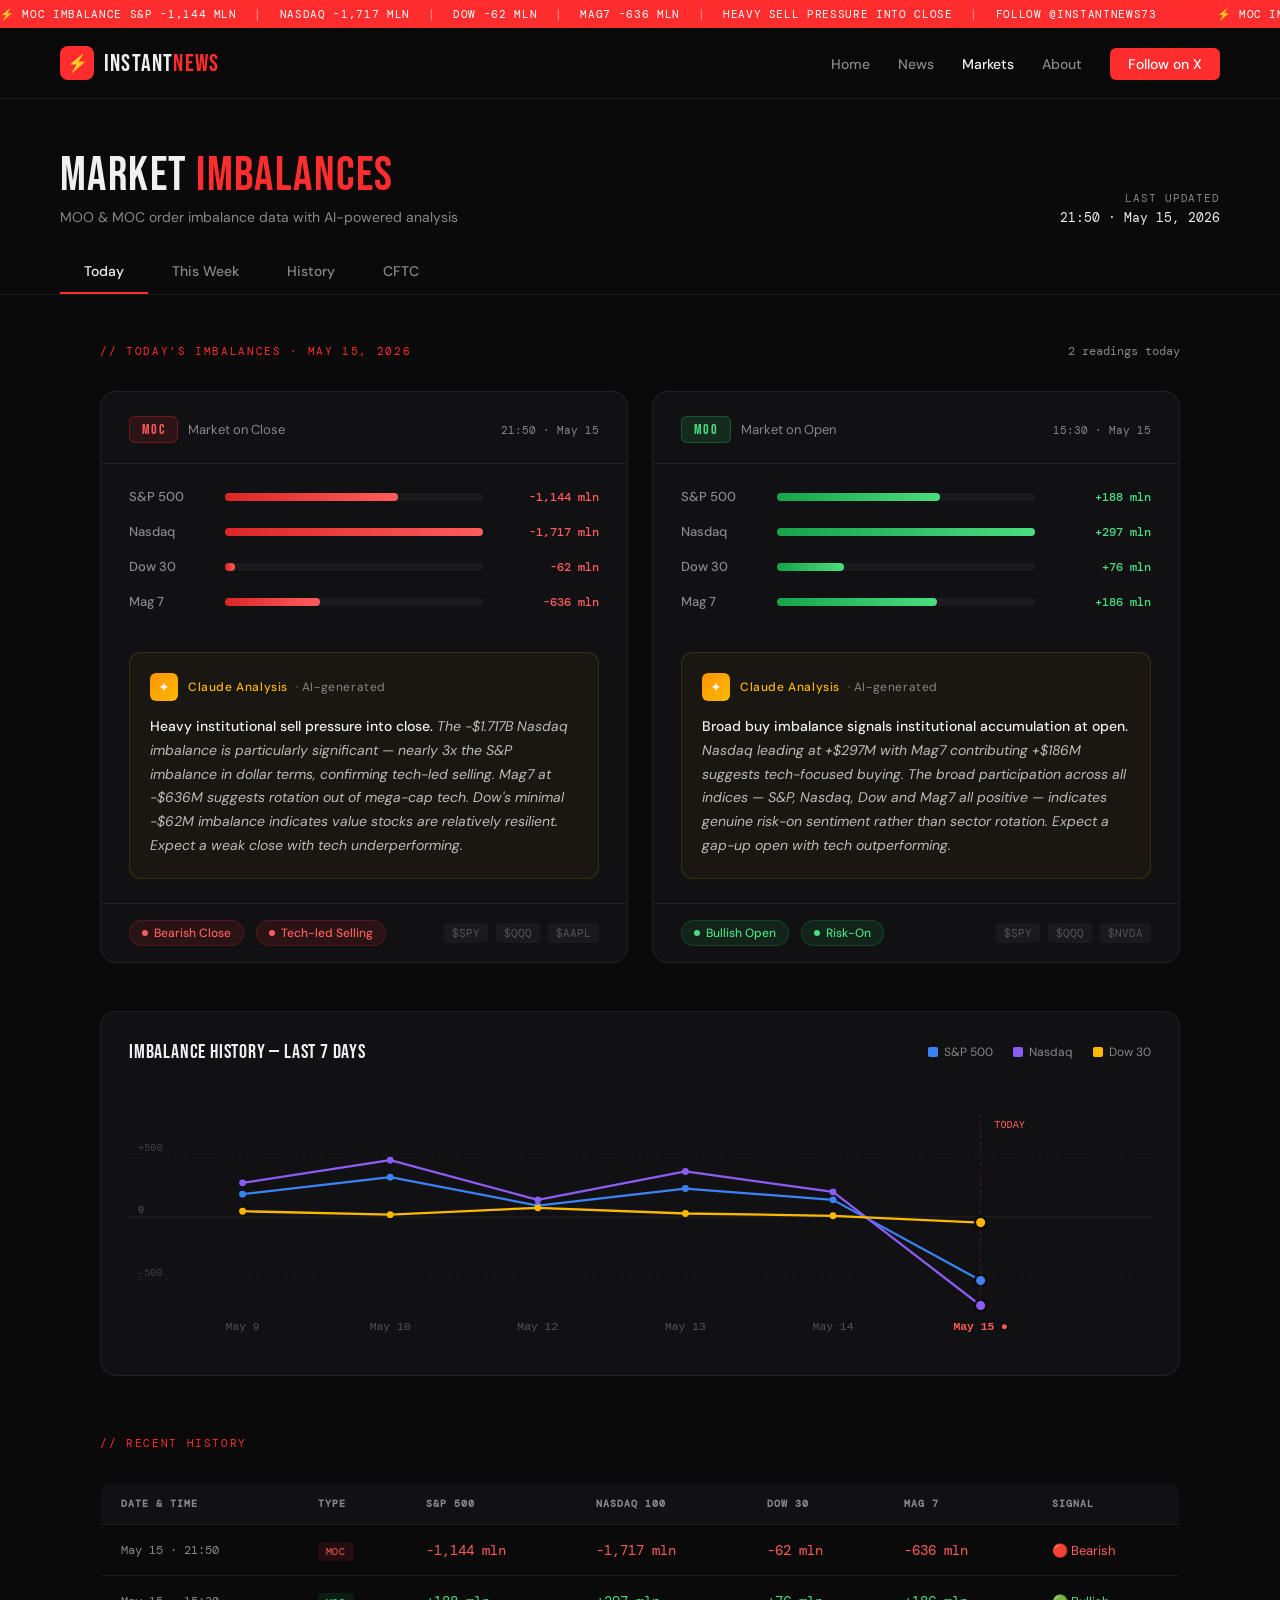
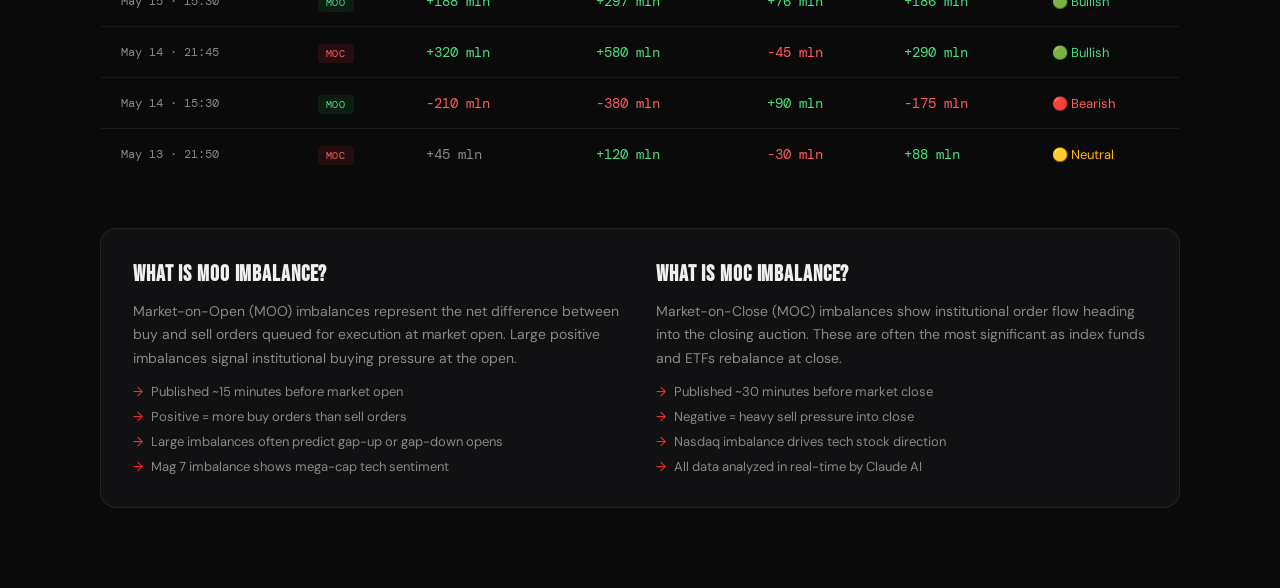
==== moo-moc-demo.html @ f261e96d "Add files via upload" ====
<!DOCTYPE html>
<html lang="en">
<head>
  <meta charset="UTF-8">
  <meta name="viewport" content="width=device-width, initial-scale=1.0">
  <title>InstantNews — Market Imbalance Analysis</title>
  <link rel="preconnect" href="https://fonts.googleapis.com">
  <link href="https://fonts.googleapis.com/css2?family=Bebas+Neue&family=DM+Sans:ital,wght@0,300;0,400;0,500;1,300&family=DM+Mono:wght@400;500&family=Playfair+Display:ital,wght@0,700;1,700&display=swap" rel="stylesheet">
  <style>
    *, *::before, *::after { box-sizing: border-box; margin: 0; padding: 0; }
    :root {
      --bg: #0a0a0b;
      --bg2: #111113;
      --bg3: #1a1a1e;
      --red: #ff2d2d;
      --red2: #ff5c5c;
      --green: #22c55e;
      --green2: #4ade80;
      --amber: #ffb800;
      --white: #f0f0f0;
      --gray: #888;
      --gray2: #555;
      --border: rgba(255,255,255,0.07);
    }
    html { scroll-behavior: smooth; }
    body {
      background: var(--bg);
      color: var(--white);
      font-family: 'DM Sans', sans-serif;
      overflow-x: hidden;
    }

    /* TICKER */
    .ticker-wrap { background: var(--red); padding: 7px 0; overflow: hidden; }
    .ticker-track { display: flex; gap: 60px; animation: ticker 30s linear infinite; white-space: nowrap; }
    .ticker-item { font-family: 'DM Mono', monospace; font-size: 11px; color: #fff; letter-spacing: 0.06em; text-transform: uppercase; flex-shrink: 0; }
    .ticker-item span { margin: 0 10px; opacity: 0.5; }
    @keyframes ticker { 0% { transform: translateX(0); } 100% { transform: translateX(-50%); } }

    /* NAV */
    nav {
      display: flex; align-items: center; justify-content: space-between;
      padding: 18px 60px; border-bottom: 1px solid var(--border);
      position: sticky; top: 0; background: rgba(10,10,11,0.96);
      backdrop-filter: blur(20px); z-index: 99;
    }
    .logo { display: flex; align-items: center; gap: 10px; text-decoration: none; }
    .logo-icon { width: 34px; height: 34px; background: var(--red); border-radius: 8px; display: flex; align-items: center; justify-content: center; font-size: 17px; }
    .logo-text { font-family: 'Bebas Neue', sans-serif; font-size: 24px; color: var(--white); letter-spacing: 0.05em; }
    .logo-text span { color: var(--red); }
    .nav-links { display: flex; align-items: center; gap: 28px; list-style: none; }
    .nav-links a { color: var(--gray); text-decoration: none; font-size: 14px; font-weight: 500; transition: color 0.2s; }
    .nav-links a:hover { color: var(--white); }
    .nav-links a.active { color: var(--white); }
    .nav-cta { background: var(--red); color: #fff !important; padding: 7px 18px; border-radius: 6px; }

    /* PAGE HEADER */
    .page-header {
      padding: 48px 60px 0;
      border-bottom: 1px solid var(--border);
    }
    .page-header-top {
      display: flex; align-items: flex-end; justify-content: space-between;
      padding-bottom: 24px;
    }
    .page-title {
      font-family: 'Bebas Neue', sans-serif;
      font-size: 48px; letter-spacing: 0.03em;
    }
    .page-title span { color: var(--red); }
    .page-subtitle { font-size: 14px; color: var(--gray); margin-top: 4px; }
    .page-tabs { display: flex; gap: 0; }
    .tab { padding: 12px 24px; font-size: 14px; font-weight: 500; color: var(--gray); cursor: pointer; border-bottom: 2px solid transparent; text-decoration: none; transition: all 0.2s; }
    .tab.active { color: var(--white); border-bottom-color: var(--red); }
    .tab:hover { color: var(--white); }

    /* MAIN */
    .main { max-width: 1200px; margin: 0 auto; padding: 48px 60px 80px; }

    /* TODAY SECTION */
    .section-header {
      display: flex; align-items: center; justify-content: space-between;
      margin-bottom: 32px;
    }
    .section-label {
      font-family: 'DM Mono', monospace; font-size: 11px;
      color: var(--red); letter-spacing: 0.15em; text-transform: uppercase;
    }
    .section-date {
      font-family: 'DM Mono', monospace; font-size: 12px; color: var(--gray);
    }

    /* IMBALANCE CARD */
    .imbalance-grid {
      display: grid;
      grid-template-columns: 1fr 1fr;
      gap: 24px;
      margin-bottom: 48px;
    }
    .imbalance-card {
      background: var(--bg2);
      border: 1px solid var(--border);
      border-radius: 16px;
      overflow: hidden;
      transition: border-color 0.2s;
    }
    .imbalance-card:hover { border-color: rgba(255,255,255,0.12); }

    .imbalance-card-header {
      padding: 24px 28px 20px;
      border-bottom: 1px solid var(--border);
      display: flex; align-items: center; justify-content: space-between;
    }
    .imbalance-type {
      display: flex; align-items: center; gap: 10px;
    }
    .imbalance-badge {
      font-family: 'Bebas Neue', sans-serif; font-size: 14px;
      letter-spacing: 0.1em; padding: 4px 12px; border-radius: 6px;
    }
    .badge-moo { background: rgba(34,197,94,0.15); color: var(--green2); border: 1px solid rgba(34,197,94,0.3); }
    .badge-moc { background: rgba(255,45,45,0.12); color: var(--red2); border: 1px solid rgba(255,45,45,0.3); }
    .imbalance-time {
      font-family: 'DM Mono', monospace; font-size: 11px; color: var(--gray);
    }

    .imbalance-bars { padding: 24px 28px; }
    .bar-row {
      display: grid; grid-template-columns: 80px 1fr 100px;
      align-items: center; gap: 16px; margin-bottom: 18px;
    }
    .bar-label { font-size: 13px; color: var(--gray); font-weight: 500; }
    .bar-track {
      height: 8px; background: var(--bg3); border-radius: 100px;
      position: relative; overflow: visible;
    }
    .bar-fill {
      height: 100%; border-radius: 100px;
      position: relative;
      transition: width 1s ease;
    }
    .bar-fill.positive { background: linear-gradient(90deg, #16a34a, var(--green2)); }
    .bar-fill.negative { background: linear-gradient(90deg, #dc2626, var(--red2)); }
    .bar-value {
      font-family: 'DM Mono', monospace; font-size: 12px;
      text-align: right; font-weight: 500;
    }
    .bar-value.positive { color: var(--green2); }
    .bar-value.negative { color: var(--red2); }

    /* CLAUDE ANALYSIS */
    .claude-analysis {
      margin: 0 28px 24px;
      background: rgba(255,184,0,0.04);
      border: 1px solid rgba(255,184,0,0.15);
      border-radius: 12px;
      padding: 20px;
    }
    .claude-header {
      display: flex; align-items: center; gap: 10px; margin-bottom: 14px;
    }
    .claude-icon {
      width: 28px; height: 28px;
      background: linear-gradient(135deg, #ff9500, #ffb800);
      border-radius: 6px; display: flex; align-items: center;
      justify-content: center; font-size: 14px;
    }
    .claude-label {
      font-size: 12px; font-weight: 500; color: var(--amber);
      letter-spacing: 0.05em;
    }
    .claude-label span { color: var(--gray); font-weight: 400; margin-left: 4px; }
    .claude-text {
      font-size: 14px; line-height: 1.7; color: #bbb;
      font-style: italic;
    }
    .claude-text strong { color: var(--white); font-style: normal; font-weight: 500; }

    /* SIGNAL FOOTER */
    .signal-footer {
      padding: 16px 28px;
      border-top: 1px solid var(--border);
      display: flex; align-items: center; gap: 12px;
    }
    .signal {
      display: flex; align-items: center; gap: 6px;
      font-size: 12px; font-weight: 500;
      padding: 4px 12px; border-radius: 100px;
    }
    .signal.bearish { background: rgba(255,45,45,0.1); color: var(--red2); border: 1px solid rgba(255,45,45,0.2); }
    .signal.bullish { background: rgba(34,197,94,0.1); color: var(--green2); border: 1px solid rgba(34,197,94,0.2); }
    .signal.neutral { background: rgba(255,184,0,0.1); color: var(--amber); border: 1px solid rgba(255,184,0,0.2); }
    .signal-dot { width: 6px; height: 6px; border-radius: 50%; background: currentColor; }
    .signal-markets { margin-left: auto; display: flex; gap: 8px; }
    .market-tag {
      font-family: 'DM Mono', monospace; font-size: 11px;
      color: var(--gray2); background: var(--bg3);
      padding: 3px 8px; border-radius: 4px;
    }

    /* HISTORY TABLE */
    .history-section { margin-top: 60px; }
    .history-table {
      width: 100%; border-collapse: collapse;
      border: 1px solid var(--border); border-radius: 12px; overflow: hidden;
    }
    .history-table th {
      background: var(--bg2); padding: 14px 20px;
      font-family: 'DM Mono', monospace; font-size: 10px;
      color: var(--gray); letter-spacing: 0.1em; text-transform: uppercase;
      text-align: left; border-bottom: 1px solid var(--border);
    }
    .history-table td {
      padding: 16px 20px; border-bottom: 1px solid var(--border);
      font-size: 14px;
    }
    .history-table tr:last-child td { border-bottom: none; }
    .history-table tr:hover td { background: var(--bg2); }
    .td-mono { font-family: 'DM Mono', monospace; font-size: 13px; }
    .td-positive { color: var(--green2); }
    .td-negative { color: var(--red2); }
    .td-neutral { color: var(--gray); }
    .type-badge {
      font-family: 'DM Mono', monospace; font-size: 10px;
      padding: 3px 8px; border-radius: 4px; letter-spacing: 0.06em;
    }
    .type-moo { background: rgba(34,197,94,0.1); color: var(--green2); }
    .type-moc { background: rgba(255,45,45,0.1); color: var(--red2); }

    /* CHART AREA */
    .chart-section {
      margin-top: 48px;
      background: var(--bg2);
      border: 1px solid var(--border);
      border-radius: 16px;
      padding: 28px;
    }
    .chart-header {
      display: flex; align-items: center; justify-content: space-between;
      margin-bottom: 28px;
    }
    .chart-title {
      font-family: 'Bebas Neue', sans-serif; font-size: 20px; letter-spacing: 0.04em;
    }
    .chart-legend { display: flex; gap: 20px; }
    .legend-item { display: flex; align-items: center; gap: 6px; font-size: 12px; color: var(--gray); }
    .legend-dot { width: 10px; height: 10px; border-radius: 2px; }
    .legend-dot.sp { background: #3b82f6; }
    .legend-dot.nq { background: #8b5cf6; }
    .legend-dot.dj { background: var(--amber); }

    /* SVG CHART */
    .chart-svg { width: 100%; overflow: visible; }

    /* EXPLANATION */
    .explainer {
      background: var(--bg2); border: 1px solid var(--border);
      border-radius: 16px; padding: 32px;
      margin-top: 48px;
      display: grid; grid-template-columns: 1fr 1fr; gap: 32px;
    }
    .explainer h3 {
      font-family: 'Bebas Neue', sans-serif; font-size: 22px;
      letter-spacing: 0.04em; margin-bottom: 12px;
    }
    .explainer p { font-size: 14px; color: var(--gray); line-height: 1.7; }
    .explainer ul { list-style: none; margin-top: 12px; display: flex; flex-direction: column; gap: 8px; }
    .explainer li { font-size: 13px; color: var(--gray); display: flex; gap: 8px; }
    .explainer li::before { content: '→'; color: var(--red); flex-shrink: 0; }

    @media (max-width: 900px) {
      nav { padding: 16px 20px; }
      .nav-links { display: none; }
      .page-header { padding: 32px 20px 0; }
      .main { padding: 32px 20px 60px; }
      .imbalance-grid { grid-template-columns: 1fr; }
      .explainer { grid-template-columns: 1fr; }
    }
  </style>
</head>
<body>

  <!-- TICKER -->
  <div class="ticker-wrap">
    <div class="ticker-track">
      <div class="ticker-item">⚡ MOC Imbalance S&P -1,144 mln <span>|</span> Nasdaq -1,717 mln <span>|</span> Dow -62 mln <span>|</span> Mag7 -636 mln <span>|</span> Heavy sell pressure into close <span>|</span> Follow @InstantNews73</div>
      <div class="ticker-item">⚡ MOC Imbalance S&P -1,144 mln <span>|</span> Nasdaq -1,717 mln <span>|</span> Dow -62 mln <span>|</span> Mag7 -636 mln <span>|</span> Heavy sell pressure into close <span>|</span> Follow @InstantNews73</div>
    </div>
  </div>

  <!-- NAV -->
  <nav>
    <a href="/" class="logo">
      <div class="logo-icon">⚡</div>
      <div class="logo-text">Instant<span>News</span></div>
    </a>
    <ul class="nav-links">
    <ul class="nav-links">
      <li><a href="index.html">Home</a></li>
      <li><a href="news-demo.html">News</a></li>
      <li><a href="moo-moc-demo.html" class="active">Markets</a></li>
      <li><a href="index.html#faq">About</a></li>
      <li><a href="https://x.com/InstantNews73" target="_blank" class="nav-cta">Follow on X</a></li>
    </ul>
  </nav>

  <!-- PAGE HEADER -->
  <div class="page-header">
    <div class="page-header-top">
      <div>
        <div class="page-title">Market <span>Imbalances</span></div>
        <div class="page-subtitle">MOO & MOC order imbalance data with AI-powered analysis</div>
      </div>
      <div style="text-align:right">
        <div style="font-family:'DM Mono',monospace;font-size:11px;color:var(--gray);letter-spacing:0.08em;text-transform:uppercase">Last updated</div>
        <div style="font-family:'DM Mono',monospace;font-size:13px;color:var(--white);margin-top:4px">21:50 · May 15, 2026</div>
      </div>
    </div>
    <div class="page-tabs">
      <a href="#" class="tab active">Today</a>
      <a href="#" class="tab">This Week</a>
      <a href="#" class="tab">History</a>
      <a href="#" class="tab">CFTC</a>
    </div>
  </div>

  <!-- MAIN -->
  <div class="main">

    <!-- TODAY'S IMBALANCES -->
    <div class="section-header">
      <div class="section-label">// Today's Imbalances · May 15, 2026</div>
      <div class="section-date">2 readings today</div>
    </div>

    <div class="imbalance-grid">

      <!-- MOC -->
      <div class="imbalance-card">
        <div class="imbalance-card-header">
          <div class="imbalance-type">
            <div class="imbalance-badge badge-moc">MOC</div>
            <div style="font-size:13px;color:var(--gray)">Market on Close</div>
          </div>
          <div class="imbalance-time">21:50 · May 15</div>
        </div>

        <div class="imbalance-bars">
          <div class="bar-row">
            <div class="bar-label">S&P 500</div>
            <div class="bar-track">
              <div class="bar-fill negative" style="width:67%"></div>
            </div>
            <div class="bar-value negative">-1,144 mln</div>
          </div>
          <div class="bar-row">
            <div class="bar-label">Nasdaq</div>
            <div class="bar-track">
              <div class="bar-fill negative" style="width:100%"></div>
            </div>
            <div class="bar-value negative">-1,717 mln</div>
          </div>
          <div class="bar-row">
            <div class="bar-label">Dow 30</div>
            <div class="bar-track">
              <div class="bar-fill negative" style="width:4%"></div>
            </div>
            <div class="bar-value negative">-62 mln</div>
          </div>
          <div class="bar-row">
            <div class="bar-label">Mag 7</div>
            <div class="bar-track">
              <div class="bar-fill negative" style="width:37%"></div>
            </div>
            <div class="bar-value negative">-636 mln</div>
          </div>
        </div>

        <div class="claude-analysis">
          <div class="claude-header">
            <div class="claude-icon">✦</div>
            <div class="claude-label">Claude Analysis <span>· AI-generated</span></div>
          </div>
          <div class="claude-text">
            <strong>Heavy institutional sell pressure into close.</strong> The -$1.717B Nasdaq imbalance is particularly significant — nearly 3x the S&P imbalance in dollar terms, confirming tech-led selling. Mag7 at -$636M suggests rotation out of mega-cap tech. Dow's minimal -$62M imbalance indicates value stocks are relatively resilient. Expect a weak close with tech underperforming.
          </div>
        </div>

        <div class="signal-footer">
          <div class="signal bearish"><div class="signal-dot"></div>Bearish Close</div>
          <div class="signal bearish"><div class="signal-dot"></div>Tech-led Selling</div>
          <div class="signal-markets">
            <div class="market-tag">$SPY</div>
            <div class="market-tag">$QQQ</div>
            <div class="market-tag">$AAPL</div>
          </div>
        </div>
      </div>

      <!-- MOO -->
      <div class="imbalance-card">
        <div class="imbalance-card-header">
          <div class="imbalance-type">
            <div class="imbalance-badge badge-moo">MOO</div>
            <div style="font-size:13px;color:var(--gray)">Market on Open</div>
          </div>
          <div class="imbalance-time">15:30 · May 15</div>
        </div>

        <div class="imbalance-bars">
          <div class="bar-row">
            <div class="bar-label">S&P 500</div>
            <div class="bar-track">
              <div class="bar-fill positive" style="width:63%"></div>
            </div>
            <div class="bar-value positive">+188 mln</div>
          </div>
          <div class="bar-row">
            <div class="bar-label">Nasdaq</div>
            <div class="bar-track">
              <div class="bar-fill positive" style="width:100%"></div>
            </div>
            <div class="bar-value positive">+297 mln</div>
          </div>
          <div class="bar-row">
            <div class="bar-label">Dow 30</div>
            <div class="bar-track">
              <div class="bar-fill positive" style="width:26%"></div>
            </div>
            <div class="bar-value positive">+76 mln</div>
          </div>
          <div class="bar-row">
            <div class="bar-label">Mag 7</div>
            <div class="bar-track">
              <div class="bar-fill positive" style="width:62%"></div>
            </div>
            <div class="bar-value positive">+186 mln</div>
          </div>
        </div>

        <div class="claude-analysis">
          <div class="claude-header">
            <div class="claude-icon">✦</div>
            <div class="claude-label">Claude Analysis <span>· AI-generated</span></div>
          </div>
          <div class="claude-text">
            <strong>Broad buy imbalance signals institutional accumulation at open.</strong> Nasdaq leading at +$297M with Mag7 contributing +$186M suggests tech-focused buying. The broad participation across all indices — S&P, Nasdaq, Dow and Mag7 all positive — indicates genuine risk-on sentiment rather than sector rotation. Expect a gap-up open with tech outperforming.
          </div>
        </div>

        <div class="signal-footer">
          <div class="signal bullish"><div class="signal-dot"></div>Bullish Open</div>
          <div class="signal bullish"><div class="signal-dot"></div>Risk-On</div>
          <div class="signal-markets">
            <div class="market-tag">$SPY</div>
            <div class="market-tag">$QQQ</div>
            <div class="market-tag">$NVDA</div>
          </div>
        </div>
      </div>

    </div>

    <!-- CHART -->
    <div class="chart-section">
      <div class="chart-header">
        <div class="chart-title">Imbalance History — Last 7 Days</div>
        <div class="chart-legend">
          <div class="legend-item"><div class="legend-dot sp"></div>S&P 500</div>
          <div class="legend-item"><div class="legend-dot nq"></div>Nasdaq</div>
          <div class="legend-item"><div class="legend-dot dj"></div>Dow 30</div>
        </div>
      </div>

      <svg class="chart-svg" viewBox="0 0 900 220" xmlns="http://www.w3.org/2000/svg">
        <defs>
          <linearGradient id="spGrad" x1="0" y1="0" x2="0" y2="1">
            <stop offset="0%" stop-color="#3b82f6" stop-opacity="0.3"/>
            <stop offset="100%" stop-color="#3b82f6" stop-opacity="0"/>
          </linearGradient>
          <linearGradient id="nqGrad" x1="0" y1="0" x2="0" y2="1">
            <stop offset="0%" stop-color="#8b5cf6" stop-opacity="0.3"/>
            <stop offset="100%" stop-color="#8b5cf6" stop-opacity="0"/>
          </linearGradient>
        </defs>

        <!-- Grid lines -->
        <line x1="0" y1="110" x2="900" y2="110" stroke="rgba(255,255,255,0.06)" stroke-width="1"/>
        <line x1="0" y1="55" x2="900" y2="55" stroke="rgba(255,255,255,0.04)" stroke-width="1" stroke-dasharray="4,4"/>
        <line x1="0" y1="165" x2="900" y2="165" stroke="rgba(255,255,255,0.04)" stroke-width="1" stroke-dasharray="4,4"/>

        <!-- Zero line label -->
        <text x="8" y="107" fill="rgba(255,255,255,0.3)" font-family="monospace" font-size="9">0</text>
        <text x="8" y="52" fill="rgba(255,255,255,0.2)" font-family="monospace" font-size="9">+500</text>
        <text x="8" y="162" fill="rgba(255,255,255,0.2)" font-family="monospace" font-size="9">-500</text>

        <!-- Day labels -->
        <text x="100" y="210" fill="#555" font-family="monospace" font-size="10" text-anchor="middle">May 9</text>
        <text x="230" y="210" fill="#555" font-family="monospace" font-size="10" text-anchor="middle">May 10</text>
        <text x="360" y="210" fill="#555" font-family="monospace" font-size="10" text-anchor="middle">May 12</text>
        <text x="490" y="210" fill="#555" font-family="monospace" font-size="10" text-anchor="middle">May 13</text>
        <text x="620" y="210" fill="#555" font-family="monospace" font-size="10" text-anchor="middle">May 14</text>
        <text x="750" y="210" fill="#ff5c5c" font-family="monospace" font-size="10" text-anchor="middle" font-weight="bold">May 15 ●</text>

        <!-- S&P 500 line (blue) -->
        <polyline
          points="100,90 230,75 360,100 490,85 620,95 750,166"
          fill="none" stroke="#3b82f6" stroke-width="2" stroke-linejoin="round"/>
        <circle cx="100" cy="90" r="3" fill="#3b82f6"/>
        <circle cx="230" cy="75" r="3" fill="#3b82f6"/>
        <circle cx="360" cy="100" r="3" fill="#3b82f6"/>
        <circle cx="490" cy="85" r="3" fill="#3b82f6"/>
        <circle cx="620" cy="95" r="3" fill="#3b82f6"/>
        <circle cx="750" cy="166" r="5" fill="#3b82f6" stroke="#0a0a0b" stroke-width="2"/>

        <!-- Nasdaq line (purple) -->
        <polyline
          points="100,80 230,60 360,95 490,70 620,88 750,188"
          fill="none" stroke="#8b5cf6" stroke-width="2" stroke-linejoin="round"/>
        <circle cx="100" cy="80" r="3" fill="#8b5cf6"/>
        <circle cx="230" cy="60" r="3" fill="#8b5cf6"/>
        <circle cx="360" cy="95" r="3" fill="#8b5cf6"/>
        <circle cx="490" cy="70" r="3" fill="#8b5cf6"/>
        <circle cx="620" cy="88" r="3" fill="#8b5cf6"/>
        <circle cx="750" cy="188" r="5" fill="#8b5cf6" stroke="#0a0a0b" stroke-width="2"/>

        <!-- Dow line (amber) -->
        <polyline
          points="100,105 230,108 360,102 490,107 620,109 750,115"
          fill="none" stroke="#ffb800" stroke-width="2" stroke-linejoin="round"/>
        <circle cx="100" cy="105" r="3" fill="#ffb800"/>
        <circle cx="230" cy="108" r="3" fill="#ffb800"/>
        <circle cx="360" cy="102" r="3" fill="#ffb800"/>
        <circle cx="490" cy="107" r="3" fill="#ffb800"/>
        <circle cx="620" cy="109" r="3" fill="#ffb800"/>
        <circle cx="750" cy="115" r="5" fill="#ffb800" stroke="#0a0a0b" stroke-width="2"/>

        <!-- Today annotation -->
        <line x1="750" y1="20" x2="750" y2="195" stroke="rgba(255,92,92,0.2)" stroke-width="1" stroke-dasharray="3,3"/>
        <text x="762" y="32" fill="#ff5c5c" font-family="monospace" font-size="9">TODAY</text>

      </svg>
    </div>

    <!-- HISTORY TABLE -->
    <div class="history-section">
      <div class="section-header">
        <div class="section-label">// Recent History</div>
      </div>
      <table class="history-table">
        <thead>
          <tr>
            <th>Date & Time</th>
            <th>Type</th>
            <th>S&P 500</th>
            <th>Nasdaq 100</th>
            <th>Dow 30</th>
            <th>Mag 7</th>
            <th>Signal</th>
          </tr>
        </thead>
        <tbody>
          <tr>
            <td style="font-family:'DM Mono',monospace;font-size:12px;color:var(--gray)">May 15 · 21:50</td>
            <td><span class="type-badge type-moc">MOC</span></td>
            <td class="td-mono td-negative">-1,144 mln</td>
            <td class="td-mono td-negative">-1,717 mln</td>
            <td class="td-mono td-negative">-62 mln</td>
            <td class="td-mono td-negative">-636 mln</td>
            <td><span style="color:var(--red2);font-size:13px;">🔴 Bearish</span></td>
          </tr>
          <tr>
            <td style="font-family:'DM Mono',monospace;font-size:12px;color:var(--gray)">May 15 · 15:30</td>
            <td><span class="type-badge type-moo">MOO</span></td>
            <td class="td-mono td-positive">+188 mln</td>
            <td class="td-mono td-positive">+297 mln</td>
            <td class="td-mono td-positive">+76 mln</td>
            <td class="td-mono td-positive">+186 mln</td>
            <td><span style="color:var(--green2);font-size:13px;">🟢 Bullish</span></td>
          </tr>
          <tr>
            <td style="font-family:'DM Mono',monospace;font-size:12px;color:var(--gray)">May 14 · 21:45</td>
            <td><span class="type-badge type-moc">MOC</span></td>
            <td class="td-mono td-positive">+320 mln</td>
            <td class="td-mono td-positive">+580 mln</td>
            <td class="td-mono td-negative">-45 mln</td>
            <td class="td-mono td-positive">+290 mln</td>
            <td><span style="color:var(--green2);font-size:13px;">🟢 Bullish</span></td>
          </tr>
          <tr>
            <td style="font-family:'DM Mono',monospace;font-size:12px;color:var(--gray)">May 14 · 15:30</td>
            <td><span class="type-badge type-moo">MOO</span></td>
            <td class="td-mono td-negative">-210 mln</td>
            <td class="td-mono td-negative">-380 mln</td>
            <td class="td-mono td-positive">+90 mln</td>
            <td class="td-mono td-negative">-175 mln</td>
            <td><span style="color:var(--red2);font-size:13px;">🔴 Bearish</span></td>
          </tr>
          <tr>
            <td style="font-family:'DM Mono',monospace;font-size:12px;color:var(--gray)">May 13 · 21:50</td>
            <td><span class="type-badge type-moc">MOC</span></td>
            <td class="td-mono td-neutral">+45 mln</td>
            <td class="td-mono td-positive">+120 mln</td>
            <td class="td-mono td-negative">-30 mln</td>
            <td class="td-mono td-positive">+88 mln</td>
            <td><span style="color:var(--amber);font-size:13px;">🟡 Neutral</span></td>
          </tr>
        </tbody>
      </table>
    </div>

    <!-- EXPLAINER -->
    <div class="explainer">
      <div>
        <h3>What is MOO Imbalance?</h3>
        <p>Market-on-Open (MOO) imbalances represent the net difference between buy and sell orders queued for execution at market open. Large positive imbalances signal institutional buying pressure at the open.</p>
        <ul>
          <li>Published ~15 minutes before market open</li>
          <li>Positive = more buy orders than sell orders</li>
          <li>Large imbalances often predict gap-up or gap-down opens</li>
          <li>Mag 7 imbalance shows mega-cap tech sentiment</li>
        </ul>
      </div>
      <div>
        <h3>What is MOC Imbalance?</h3>
        <p>Market-on-Close (MOC) imbalances show institutional order flow heading into the closing auction. These are often the most significant as index funds and ETFs rebalance at close.</p>
        <ul>
          <li>Published ~30 minutes before market close</li>
          <li>Negative = heavy sell pressure into close</li>
          <li>Nasdaq imbalance drives tech stock direction</li>
          <li>All data analyzed in real-time by Claude AI</li>
        </ul>
      </div>
    </div>

  </div>

</body>
</html>
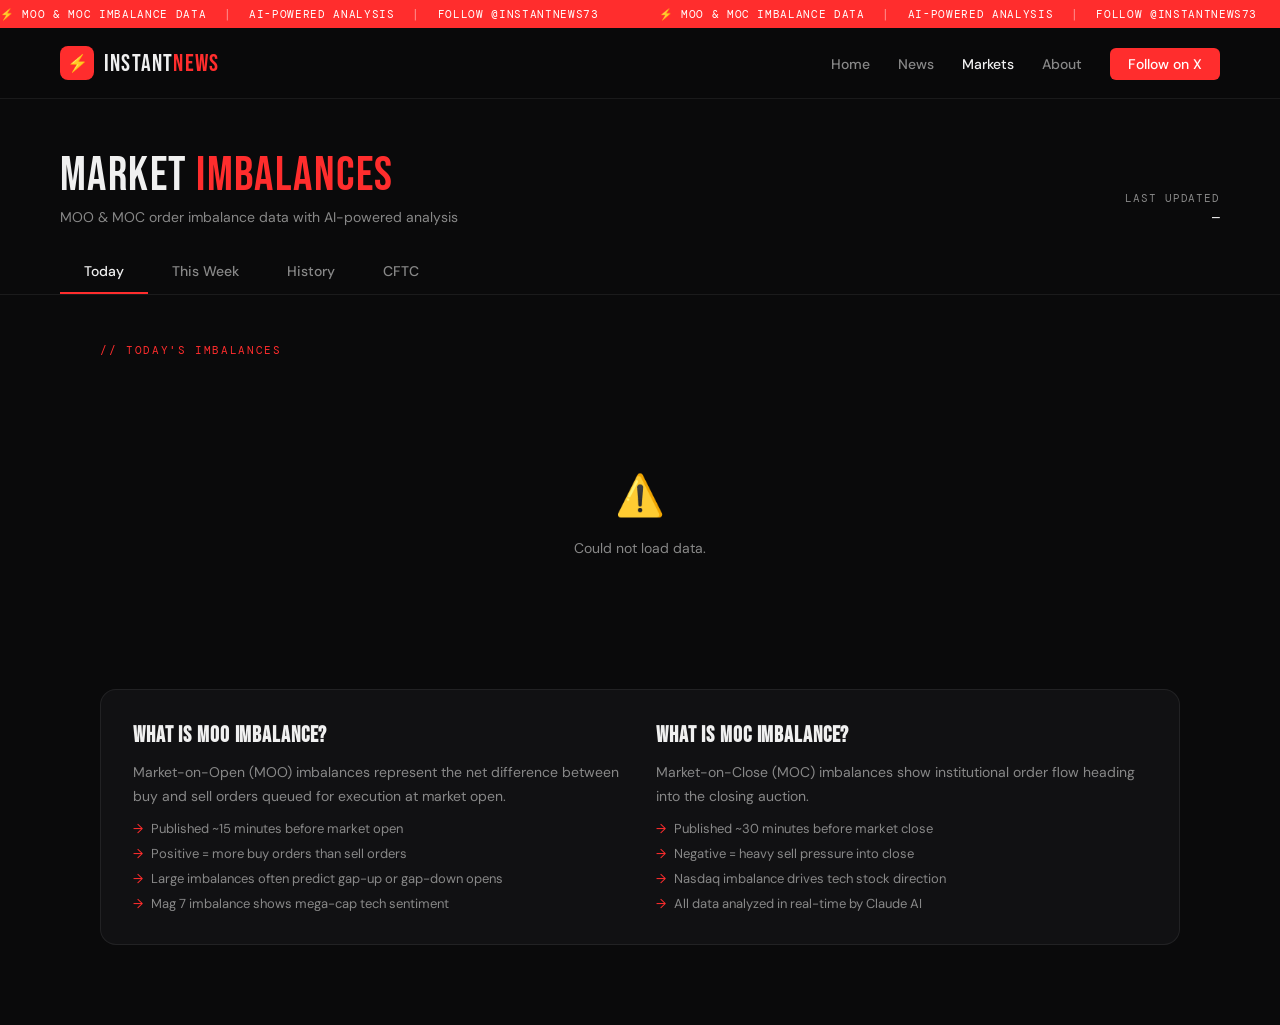
==== commit f3e5feb5: "Update moo-moc-demo.html" ====
--- a/moo-moc-demo.html
+++ b/moo-moc-demo.html
@@ -5,68 +5,39 @@
   <meta name="viewport" content="width=device-width, initial-scale=1.0">
   <title>InstantNews — Market Imbalance Analysis</title>
   <link rel="preconnect" href="https://fonts.googleapis.com">
-  <link href="https://fonts.googleapis.com/css2?family=Bebas+Neue&family=DM+Sans:ital,wght@0,300;0,400;0,500;1,300&family=DM+Mono:wght@400;500&family=Playfair+Display:ital,wght@0,700;1,700&display=swap" rel="stylesheet">
+  <link href="https://fonts.googleapis.com/css2?family=Bebas+Neue&family=DM+Sans:ital,wght@0,300;0,400;0,500;1,300&family=DM+Mono:wght@400;500&display=swap" rel="stylesheet">
   <style>
     *, *::before, *::after { box-sizing: border-box; margin: 0; padding: 0; }
     :root {
-      --bg: #0a0a0b;
-      --bg2: #111113;
-      --bg3: #1a1a1e;
-      --red: #ff2d2d;
-      --red2: #ff5c5c;
-      --green: #22c55e;
-      --green2: #4ade80;
+      --bg: #0a0a0b; --bg2: #111113; --bg3: #1a1a1e;
+      --red: #ff2d2d; --red2: #ff5c5c;
+      --green: #22c55e; --green2: #4ade80;
       --amber: #ffb800;
-      --white: #f0f0f0;
-      --gray: #888;
-      --gray2: #555;
+      --white: #f0f0f0; --gray: #888; --gray2: #555;
       --border: rgba(255,255,255,0.07);
     }
     html { scroll-behavior: smooth; }
-    body {
-      background: var(--bg);
-      color: var(--white);
-      font-family: 'DM Sans', sans-serif;
-      overflow-x: hidden;
-    }
-
-    /* TICKER */
+    body { background: var(--bg); color: var(--white); font-family: 'DM Sans', sans-serif; overflow-x: hidden; }
+
     .ticker-wrap { background: var(--red); padding: 7px 0; overflow: hidden; }
     .ticker-track { display: flex; gap: 60px; animation: ticker 30s linear infinite; white-space: nowrap; }
     .ticker-item { font-family: 'DM Mono', monospace; font-size: 11px; color: #fff; letter-spacing: 0.06em; text-transform: uppercase; flex-shrink: 0; }
     .ticker-item span { margin: 0 10px; opacity: 0.5; }
     @keyframes ticker { 0% { transform: translateX(0); } 100% { transform: translateX(-50%); } }
 
-    /* NAV */
-    nav {
-      display: flex; align-items: center; justify-content: space-between;
-      padding: 18px 60px; border-bottom: 1px solid var(--border);
-      position: sticky; top: 0; background: rgba(10,10,11,0.96);
-      backdrop-filter: blur(20px); z-index: 99;
-    }
+    nav { display: flex; align-items: center; justify-content: space-between; padding: 18px 60px; border-bottom: 1px solid var(--border); position: sticky; top: 0; background: rgba(10,10,11,0.96); backdrop-filter: blur(20px); z-index: 99; }
     .logo { display: flex; align-items: center; gap: 10px; text-decoration: none; }
     .logo-icon { width: 34px; height: 34px; background: var(--red); border-radius: 8px; display: flex; align-items: center; justify-content: center; font-size: 17px; }
     .logo-text { font-family: 'Bebas Neue', sans-serif; font-size: 24px; color: var(--white); letter-spacing: 0.05em; }
     .logo-text span { color: var(--red); }
     .nav-links { display: flex; align-items: center; gap: 28px; list-style: none; }
     .nav-links a { color: var(--gray); text-decoration: none; font-size: 14px; font-weight: 500; transition: color 0.2s; }
-    .nav-links a:hover { color: var(--white); }
-    .nav-links a.active { color: var(--white); }
+    .nav-links a:hover, .nav-links a.active { color: var(--white); }
     .nav-cta { background: var(--red); color: #fff !important; padding: 7px 18px; border-radius: 6px; }
 
-    /* PAGE HEADER */
-    .page-header {
-      padding: 48px 60px 0;
-      border-bottom: 1px solid var(--border);
-    }
-    .page-header-top {
-      display: flex; align-items: flex-end; justify-content: space-between;
-      padding-bottom: 24px;
-    }
-    .page-title {
-      font-family: 'Bebas Neue', sans-serif;
-      font-size: 48px; letter-spacing: 0.03em;
-    }
+    .page-header { padding: 48px 60px 0; border-bottom: 1px solid var(--border); }
+    .page-header-top { display: flex; align-items: flex-end; justify-content: space-between; padding-bottom: 24px; }
+    .page-title { font-family: 'Bebas Neue', sans-serif; font-size: 48px; letter-spacing: 0.03em; }
     .page-title span { color: var(--red); }
     .page-subtitle { font-size: 14px; color: var(--gray); margin-top: 4px; }
     .page-tabs { display: flex; gap: 0; }
@@ -74,227 +45,139 @@
     .tab.active { color: var(--white); border-bottom-color: var(--red); }
     .tab:hover { color: var(--white); }
 
-    /* MAIN */
     .main { max-width: 1200px; margin: 0 auto; padding: 48px 60px 80px; }
-
-    /* TODAY SECTION */
-    .section-header {
-      display: flex; align-items: center; justify-content: space-between;
-      margin-bottom: 32px;
-    }
-    .section-label {
-      font-family: 'DM Mono', monospace; font-size: 11px;
-      color: var(--red); letter-spacing: 0.15em; text-transform: uppercase;
-    }
-    .section-date {
-      font-family: 'DM Mono', monospace; font-size: 12px; color: var(--gray);
-    }
-
-    /* IMBALANCE CARD */
-    .imbalance-grid {
-      display: grid;
-      grid-template-columns: 1fr 1fr;
-      gap: 24px;
-      margin-bottom: 48px;
-    }
-    .imbalance-card {
-      background: var(--bg2);
-      border: 1px solid var(--border);
-      border-radius: 16px;
-      overflow: hidden;
-      transition: border-color 0.2s;
-    }
+    .tab-panel { display: none; }
+    .tab-panel.active { display: block; }
+
+    .section-header { display: flex; align-items: center; justify-content: space-between; margin-bottom: 32px; }
+    .section-label { font-family: 'DM Mono', monospace; font-size: 11px; color: var(--red); letter-spacing: 0.15em; text-transform: uppercase; }
+    .section-date { font-family: 'DM Mono', monospace; font-size: 12px; color: var(--gray); }
+
+    .imbalance-grid { display: grid; grid-template-columns: 1fr 1fr; gap: 24px; margin-bottom: 48px; }
+    .imbalance-card { background: var(--bg2); border: 1px solid var(--border); border-radius: 16px; overflow: hidden; transition: border-color 0.2s; }
     .imbalance-card:hover { border-color: rgba(255,255,255,0.12); }
-
-    .imbalance-card-header {
-      padding: 24px 28px 20px;
-      border-bottom: 1px solid var(--border);
-      display: flex; align-items: center; justify-content: space-between;
-    }
-    .imbalance-type {
-      display: flex; align-items: center; gap: 10px;
-    }
-    .imbalance-badge {
-      font-family: 'Bebas Neue', sans-serif; font-size: 14px;
-      letter-spacing: 0.1em; padding: 4px 12px; border-radius: 6px;
-    }
+    .imbalance-card-header { padding: 24px 28px 20px; border-bottom: 1px solid var(--border); display: flex; align-items: center; justify-content: space-between; }
+    .imbalance-type { display: flex; align-items: center; gap: 10px; }
+    .imbalance-badge { font-family: 'Bebas Neue', sans-serif; font-size: 14px; letter-spacing: 0.1em; padding: 4px 12px; border-radius: 6px; }
     .badge-moo { background: rgba(34,197,94,0.15); color: var(--green2); border: 1px solid rgba(34,197,94,0.3); }
     .badge-moc { background: rgba(255,45,45,0.12); color: var(--red2); border: 1px solid rgba(255,45,45,0.3); }
-    .imbalance-time {
-      font-family: 'DM Mono', monospace; font-size: 11px; color: var(--gray);
-    }
-
+    .imbalance-time { font-family: 'DM Mono', monospace; font-size: 11px; color: var(--gray); }
     .imbalance-bars { padding: 24px 28px; }
-    .bar-row {
-      display: grid; grid-template-columns: 80px 1fr 100px;
-      align-items: center; gap: 16px; margin-bottom: 18px;
-    }
+    .bar-row { display: grid; grid-template-columns: 80px 1fr 100px; align-items: center; gap: 16px; margin-bottom: 18px; }
     .bar-label { font-size: 13px; color: var(--gray); font-weight: 500; }
-    .bar-track {
-      height: 8px; background: var(--bg3); border-radius: 100px;
-      position: relative; overflow: visible;
-    }
-    .bar-fill {
-      height: 100%; border-radius: 100px;
-      position: relative;
-      transition: width 1s ease;
-    }
+    .bar-track { height: 8px; background: var(--bg3); border-radius: 100px; }
+    .bar-fill { height: 100%; border-radius: 100px; transition: width 1s ease; }
     .bar-fill.positive { background: linear-gradient(90deg, #16a34a, var(--green2)); }
     .bar-fill.negative { background: linear-gradient(90deg, #dc2626, var(--red2)); }
-    .bar-value {
-      font-family: 'DM Mono', monospace; font-size: 12px;
-      text-align: right; font-weight: 500;
-    }
+    .bar-value { font-family: 'DM Mono', monospace; font-size: 12px; text-align: right; font-weight: 500; }
     .bar-value.positive { color: var(--green2); }
     .bar-value.negative { color: var(--red2); }
-
-    /* CLAUDE ANALYSIS */
-    .claude-analysis {
-      margin: 0 28px 24px;
-      background: rgba(255,184,0,0.04);
-      border: 1px solid rgba(255,184,0,0.15);
-      border-radius: 12px;
-      padding: 20px;
-    }
-    .claude-header {
-      display: flex; align-items: center; gap: 10px; margin-bottom: 14px;
-    }
-    .claude-icon {
-      width: 28px; height: 28px;
-      background: linear-gradient(135deg, #ff9500, #ffb800);
-      border-radius: 6px; display: flex; align-items: center;
-      justify-content: center; font-size: 14px;
-    }
-    .claude-label {
-      font-size: 12px; font-weight: 500; color: var(--amber);
-      letter-spacing: 0.05em;
-    }
+    .claude-analysis { margin: 0 28px 24px; background: rgba(255,184,0,0.04); border: 1px solid rgba(255,184,0,0.15); border-radius: 12px; padding: 20px; }
+    .claude-header { display: flex; align-items: center; gap: 10px; margin-bottom: 14px; }
+    .claude-icon { width: 28px; height: 28px; background: linear-gradient(135deg, #ff9500, #ffb800); border-radius: 6px; display: flex; align-items: center; justify-content: center; font-size: 14px; }
+    .claude-label { font-size: 12px; font-weight: 500; color: var(--amber); letter-spacing: 0.05em; }
     .claude-label span { color: var(--gray); font-weight: 400; margin-left: 4px; }
-    .claude-text {
-      font-size: 14px; line-height: 1.7; color: #bbb;
-      font-style: italic;
-    }
-    .claude-text strong { color: var(--white); font-style: normal; font-weight: 500; }
-
-    /* SIGNAL FOOTER */
-    .signal-footer {
-      padding: 16px 28px;
-      border-top: 1px solid var(--border);
-      display: flex; align-items: center; gap: 12px;
-    }
-    .signal {
-      display: flex; align-items: center; gap: 6px;
-      font-size: 12px; font-weight: 500;
-      padding: 4px 12px; border-radius: 100px;
-    }
+    .claude-text { font-size: 14px; line-height: 1.7; color: #bbb; font-style: italic; }
+    .signal-footer { padding: 16px 28px; border-top: 1px solid var(--border); display: flex; align-items: center; gap: 12px; flex-wrap: wrap; }
+    .signal { display: flex; align-items: center; gap: 6px; font-size: 12px; font-weight: 500; padding: 4px 12px; border-radius: 100px; }
     .signal.bearish { background: rgba(255,45,45,0.1); color: var(--red2); border: 1px solid rgba(255,45,45,0.2); }
     .signal.bullish { background: rgba(34,197,94,0.1); color: var(--green2); border: 1px solid rgba(34,197,94,0.2); }
     .signal.neutral { background: rgba(255,184,0,0.1); color: var(--amber); border: 1px solid rgba(255,184,0,0.2); }
     .signal-dot { width: 6px; height: 6px; border-radius: 50%; background: currentColor; }
-    .signal-markets { margin-left: auto; display: flex; gap: 8px; }
-    .market-tag {
-      font-family: 'DM Mono', monospace; font-size: 11px;
-      color: var(--gray2); background: var(--bg3);
-      padding: 3px 8px; border-radius: 4px;
-    }
-
-    /* HISTORY TABLE */
-    .history-section { margin-top: 60px; }
-    .history-table {
-      width: 100%; border-collapse: collapse;
-      border: 1px solid var(--border); border-radius: 12px; overflow: hidden;
-    }
-    .history-table th {
-      background: var(--bg2); padding: 14px 20px;
-      font-family: 'DM Mono', monospace; font-size: 10px;
-      color: var(--gray); letter-spacing: 0.1em; text-transform: uppercase;
-      text-align: left; border-bottom: 1px solid var(--border);
-    }
-    .history-table td {
-      padding: 16px 20px; border-bottom: 1px solid var(--border);
-      font-size: 14px;
-    }
+
+    .history-table { width: 100%; border-collapse: collapse; border: 1px solid var(--border); border-radius: 12px; overflow: hidden; }
+    .history-table th { background: var(--bg2); padding: 14px 20px; font-family: 'DM Mono', monospace; font-size: 10px; color: var(--gray); letter-spacing: 0.1em; text-transform: uppercase; text-align: left; border-bottom: 1px solid var(--border); }
+    .history-table td { padding: 16px 20px; border-bottom: 1px solid var(--border); font-size: 14px; }
     .history-table tr:last-child td { border-bottom: none; }
     .history-table tr:hover td { background: var(--bg2); }
     .td-mono { font-family: 'DM Mono', monospace; font-size: 13px; }
     .td-positive { color: var(--green2); }
     .td-negative { color: var(--red2); }
     .td-neutral { color: var(--gray); }
-    .type-badge {
-      font-family: 'DM Mono', monospace; font-size: 10px;
-      padding: 3px 8px; border-radius: 4px; letter-spacing: 0.06em;
-    }
+    .type-badge { font-family: 'DM Mono', monospace; font-size: 10px; padding: 3px 8px; border-radius: 4px; letter-spacing: 0.06em; }
     .type-moo { background: rgba(34,197,94,0.1); color: var(--green2); }
     .type-moc { background: rgba(255,45,45,0.1); color: var(--red2); }
-
-    /* CHART AREA */
-    .chart-section {
-      margin-top: 48px;
-      background: var(--bg2);
-      border: 1px solid var(--border);
-      border-radius: 16px;
-      padding: 28px;
-    }
-    .chart-header {
-      display: flex; align-items: center; justify-content: space-between;
-      margin-bottom: 28px;
-    }
-    .chart-title {
-      font-family: 'Bebas Neue', sans-serif; font-size: 20px; letter-spacing: 0.04em;
-    }
-    .chart-legend { display: flex; gap: 20px; }
-    .legend-item { display: flex; align-items: center; gap: 6px; font-size: 12px; color: var(--gray); }
-    .legend-dot { width: 10px; height: 10px; border-radius: 2px; }
-    .legend-dot.sp { background: #3b82f6; }
-    .legend-dot.nq { background: #8b5cf6; }
-    .legend-dot.dj { background: var(--amber); }
-
-    /* SVG CHART */
-    .chart-svg { width: 100%; overflow: visible; }
-
-    /* EXPLANATION */
-    .explainer {
-      background: var(--bg2); border: 1px solid var(--border);
-      border-radius: 16px; padding: 32px;
-      margin-top: 48px;
-      display: grid; grid-template-columns: 1fr 1fr; gap: 32px;
-    }
-    .explainer h3 {
-      font-family: 'Bebas Neue', sans-serif; font-size: 22px;
-      letter-spacing: 0.04em; margin-bottom: 12px;
-    }
+    .col-hide-mobile {}
+
+    .cftc-card { background: var(--bg2); border: 1px solid var(--border); border-radius: 16px; padding: 32px; margin-bottom: 24px; }
+    .cftc-week { font-family: 'Bebas Neue', sans-serif; font-size: 22px; letter-spacing: 0.04em; margin-bottom: 20px; }
+    .cftc-analysis { font-size: 14px; line-height: 1.8; color: #bbb; white-space: pre-line; }
+
+    .explainer { background: var(--bg2); border: 1px solid var(--border); border-radius: 16px; padding: 32px; margin-top: 48px; display: grid; grid-template-columns: 1fr 1fr; gap: 32px; }
+    .explainer h3 { font-family: 'Bebas Neue', sans-serif; font-size: 22px; letter-spacing: 0.04em; margin-bottom: 12px; }
     .explainer p { font-size: 14px; color: var(--gray); line-height: 1.7; }
     .explainer ul { list-style: none; margin-top: 12px; display: flex; flex-direction: column; gap: 8px; }
     .explainer li { font-size: 13px; color: var(--gray); display: flex; gap: 8px; }
     .explainer li::before { content: '→'; color: var(--red); flex-shrink: 0; }
 
+    .empty-state { text-align: center; padding: 80px 20px; color: var(--gray); }
+    .empty-state .empty-icon { font-size: 40px; margin-bottom: 16px; }
+    .empty-state p { font-size: 14px; line-height: 1.7; }
+
+    .hamburger { display: none; flex-direction: column; gap: 5px; cursor: pointer; padding: 4px; }
+    .hamburger span { width: 24px; height: 2px; background: var(--white); border-radius: 2px; transition: all 0.3s; }
+    .mobile-menu { display: none; position: fixed; top: 0; left: 0; right: 0; bottom: 0; background: rgba(10,10,11,0.98); z-index: 200; flex-direction: column; align-items: center; justify-content: center; gap: 32px; }
+    .mobile-menu.open { display: flex; }
+    .mobile-menu a { color: var(--white); text-decoration: none; font-family: 'Bebas Neue', sans-serif; font-size: 36px; letter-spacing: 0.05em; transition: color 0.2s; }
+    .mobile-menu a:hover { color: var(--red); }
+    .mobile-menu-close { position: absolute; top: 24px; right: 24px; font-size: 32px; color: var(--white); cursor: pointer; background: none; border: none; }
+    .mobile-cta { background: var(--red) !important; color: #fff !important; padding: 14px 32px !important; border-radius: 8px !important; font-size: 20px !important; }
+
     @media (max-width: 900px) {
       nav { padding: 16px 20px; }
       .nav-links { display: none; }
-      .page-header { padding: 32px 20px 0; }
-      .main { padding: 32px 20px 60px; }
+      .hamburger { display: flex; }
+      .page-header { padding: 24px 20px 0; }
+      .page-header-top { flex-direction: column; align-items: flex-start; gap: 8px; padding-bottom: 16px; }
+      .page-title { font-size: 36px; }
+      .page-tabs { overflow-x: auto; -webkit-overflow-scrolling: touch; scrollbar-width: none; }
+      .page-tabs::-webkit-scrollbar { display: none; }
+      .tab { padding: 10px 16px; font-size: 13px; white-space: nowrap; }
+      .main { padding: 24px 20px 60px; }
       .imbalance-grid { grid-template-columns: 1fr; }
-      .explainer { grid-template-columns: 1fr; }
+      .bar-row { grid-template-columns: 70px 1fr 90px; gap: 10px; }
+      .imbalance-bars { padding: 20px; }
+      .imbalance-card-header { padding: 18px 20px 14px; }
+      .claude-analysis { margin: 0 20px 20px; }
+      .signal-footer { padding: 14px 20px; gap: 8px; }
+      .col-hide-mobile { display: none; }
+      .history-table th, .history-table td { padding: 12px 14px; }
+      .explainer { grid-template-columns: 1fr; gap: 24px; padding: 24px; }
+      .cftc-card { padding: 24px 20px; }
+    }
+    @media (max-width: 480px) {
+      .page-header { padding: 16px 16px 0; }
+      .main { padding: 20px 16px 48px; }
+      .bar-row { grid-template-columns: 60px 1fr 80px; gap: 8px; }
+      .bar-label { font-size: 12px; }
+      .bar-value { font-size: 11px; }
+      .explainer { padding: 20px 16px; }
     }
   </style>
 </head>
 <body>
 
-  <!-- TICKER -->
   <div class="ticker-wrap">
     <div class="ticker-track">
-      <div class="ticker-item">⚡ MOC Imbalance S&P -1,144 mln <span>|</span> Nasdaq -1,717 mln <span>|</span> Dow -62 mln <span>|</span> Mag7 -636 mln <span>|</span> Heavy sell pressure into close <span>|</span> Follow @InstantNews73</div>
-      <div class="ticker-item">⚡ MOC Imbalance S&P -1,144 mln <span>|</span> Nasdaq -1,717 mln <span>|</span> Dow -62 mln <span>|</span> Mag7 -636 mln <span>|</span> Heavy sell pressure into close <span>|</span> Follow @InstantNews73</div>
+      <div class="ticker-item" id="ticker1">⚡ MOO & MOC Imbalance Data <span>|</span> AI-Powered Analysis <span>|</span> Follow @InstantNews73</div>
+      <div class="ticker-item" id="ticker2">⚡ MOO & MOC Imbalance Data <span>|</span> AI-Powered Analysis <span>|</span> Follow @InstantNews73</div>
     </div>
   </div>
 
-  <!-- NAV -->
+  <div class="mobile-menu" id="mobileMenu">
+    <button class="mobile-menu-close" onclick="document.getElementById('mobileMenu').classList.remove('open')">✕</button>
+    <a href="index.html" onclick="document.getElementById('mobileMenu').classList.remove('open')">Home</a>
+    <a href="news-demo.html" onclick="document.getElementById('mobileMenu').classList.remove('open')">News</a>
+    <a href="moo-moc-demo.html" onclick="document.getElementById('mobileMenu').classList.remove('open')">Markets</a>
+    <a href="index.html#faq" onclick="document.getElementById('mobileMenu').classList.remove('open')">About</a>
+    <a href="https://x.com/InstantNews73" target="_blank" class="mobile-cta">Follow on X</a>
+  </div>
+
   <nav>
     <a href="/" class="logo">
       <div class="logo-icon">⚡</div>
       <div class="logo-text">Instant<span>News</span></div>
     </a>
-    <ul class="nav-links">
     <ul class="nav-links">
       <li><a href="index.html">Home</a></li>
       <li><a href="news-demo.html">News</a></li>
@@ -302,9 +185,11 @@
       <li><a href="index.html#faq">About</a></li>
       <li><a href="https://x.com/InstantNews73" target="_blank" class="nav-cta">Follow on X</a></li>
     </ul>
+    <div class="hamburger" onclick="document.getElementById('mobileMenu').classList.add('open')">
+      <span></span><span></span><span></span>
+    </div>
   </nav>
 
-  <!-- PAGE HEADER -->
   <div class="page-header">
     <div class="page-header-top">
       <div>
@@ -313,307 +198,59 @@
       </div>
       <div style="text-align:right">
         <div style="font-family:'DM Mono',monospace;font-size:11px;color:var(--gray);letter-spacing:0.08em;text-transform:uppercase">Last updated</div>
-        <div style="font-family:'DM Mono',monospace;font-size:13px;color:var(--white);margin-top:4px">21:50 · May 15, 2026</div>
+        <div style="font-family:'DM Mono',monospace;font-size:13px;color:var(--white);margin-top:4px" id="last-updated-val">—</div>
       </div>
     </div>
     <div class="page-tabs">
-      <a href="#" class="tab active">Today</a>
-      <a href="#" class="tab">This Week</a>
-      <a href="#" class="tab">History</a>
-      <a href="#" class="tab">CFTC</a>
+      <a href="moo-moc-demo.html" class="tab" id="tab-today">Today</a>
+      <a href="moo-moc-demo.html?view=week" class="tab" id="tab-week">This Week</a>
+      <a href="moo-moc-demo.html?view=history" class="tab" id="tab-history">History</a>
+      <a href="moo-moc-demo.html?view=cftc" class="tab" id="tab-cftc">CFTC</a>
     </div>
   </div>
 
-  <!-- MAIN -->
   <div class="main">
 
-    <!-- TODAY'S IMBALANCES -->
-    <div class="section-header">
-      <div class="section-label">// Today's Imbalances · May 15, 2026</div>
-      <div class="section-date">2 readings today</div>
-    </div>
-
-    <div class="imbalance-grid">
-
-      <!-- MOC -->
-      <div class="imbalance-card">
-        <div class="imbalance-card-header">
-          <div class="imbalance-type">
-            <div class="imbalance-badge badge-moc">MOC</div>
-            <div style="font-size:13px;color:var(--gray)">Market on Close</div>
-          </div>
-          <div class="imbalance-time">21:50 · May 15</div>
-        </div>
-
-        <div class="imbalance-bars">
-          <div class="bar-row">
-            <div class="bar-label">S&P 500</div>
-            <div class="bar-track">
-              <div class="bar-fill negative" style="width:67%"></div>
-            </div>
-            <div class="bar-value negative">-1,144 mln</div>
-          </div>
-          <div class="bar-row">
-            <div class="bar-label">Nasdaq</div>
-            <div class="bar-track">
-              <div class="bar-fill negative" style="width:100%"></div>
-            </div>
-            <div class="bar-value negative">-1,717 mln</div>
-          </div>
-          <div class="bar-row">
-            <div class="bar-label">Dow 30</div>
-            <div class="bar-track">
-              <div class="bar-fill negative" style="width:4%"></div>
-            </div>
-            <div class="bar-value negative">-62 mln</div>
-          </div>
-          <div class="bar-row">
-            <div class="bar-label">Mag 7</div>
-            <div class="bar-track">
-              <div class="bar-fill negative" style="width:37%"></div>
-            </div>
-            <div class="bar-value negative">-636 mln</div>
-          </div>
-        </div>
-
-        <div class="claude-analysis">
-          <div class="claude-header">
-            <div class="claude-icon">✦</div>
-            <div class="claude-label">Claude Analysis <span>· AI-generated</span></div>
-          </div>
-          <div class="claude-text">
-            <strong>Heavy institutional sell pressure into close.</strong> The -$1.717B Nasdaq imbalance is particularly significant — nearly 3x the S&P imbalance in dollar terms, confirming tech-led selling. Mag7 at -$636M suggests rotation out of mega-cap tech. Dow's minimal -$62M imbalance indicates value stocks are relatively resilient. Expect a weak close with tech underperforming.
-          </div>
-        </div>
-
-        <div class="signal-footer">
-          <div class="signal bearish"><div class="signal-dot"></div>Bearish Close</div>
-          <div class="signal bearish"><div class="signal-dot"></div>Tech-led Selling</div>
-          <div class="signal-markets">
-            <div class="market-tag">$SPY</div>
-            <div class="market-tag">$QQQ</div>
-            <div class="market-tag">$AAPL</div>
-          </div>
-        </div>
-      </div>
-
-      <!-- MOO -->
-      <div class="imbalance-card">
-        <div class="imbalance-card-header">
-          <div class="imbalance-type">
-            <div class="imbalance-badge badge-moo">MOO</div>
-            <div style="font-size:13px;color:var(--gray)">Market on Open</div>
-          </div>
-          <div class="imbalance-time">15:30 · May 15</div>
-        </div>
-
-        <div class="imbalance-bars">
-          <div class="bar-row">
-            <div class="bar-label">S&P 500</div>
-            <div class="bar-track">
-              <div class="bar-fill positive" style="width:63%"></div>
-            </div>
-            <div class="bar-value positive">+188 mln</div>
-          </div>
-          <div class="bar-row">
-            <div class="bar-label">Nasdaq</div>
-            <div class="bar-track">
-              <div class="bar-fill positive" style="width:100%"></div>
-            </div>
-            <div class="bar-value positive">+297 mln</div>
-          </div>
-          <div class="bar-row">
-            <div class="bar-label">Dow 30</div>
-            <div class="bar-track">
-              <div class="bar-fill positive" style="width:26%"></div>
-            </div>
-            <div class="bar-value positive">+76 mln</div>
-          </div>
-          <div class="bar-row">
-            <div class="bar-label">Mag 7</div>
-            <div class="bar-track">
-              <div class="bar-fill positive" style="width:62%"></div>
-            </div>
-            <div class="bar-value positive">+186 mln</div>
-          </div>
-        </div>
-
-        <div class="claude-analysis">
-          <div class="claude-header">
-            <div class="claude-icon">✦</div>
-            <div class="claude-label">Claude Analysis <span>· AI-generated</span></div>
-          </div>
-          <div class="claude-text">
-            <strong>Broad buy imbalance signals institutional accumulation at open.</strong> Nasdaq leading at +$297M with Mag7 contributing +$186M suggests tech-focused buying. The broad participation across all indices — S&P, Nasdaq, Dow and Mag7 all positive — indicates genuine risk-on sentiment rather than sector rotation. Expect a gap-up open with tech outperforming.
-          </div>
-        </div>
-
-        <div class="signal-footer">
-          <div class="signal bullish"><div class="signal-dot"></div>Bullish Open</div>
-          <div class="signal bullish"><div class="signal-dot"></div>Risk-On</div>
-          <div class="signal-markets">
-            <div class="market-tag">$SPY</div>
-            <div class="market-tag">$QQQ</div>
-            <div class="market-tag">$NVDA</div>
-          </div>
-        </div>
-      </div>
-
-    </div>
-
-    <!-- CHART -->
-    <div class="chart-section">
-      <div class="chart-header">
-        <div class="chart-title">Imbalance History — Last 7 Days</div>
-        <div class="chart-legend">
-          <div class="legend-item"><div class="legend-dot sp"></div>S&P 500</div>
-          <div class="legend-item"><div class="legend-dot nq"></div>Nasdaq</div>
-          <div class="legend-item"><div class="legend-dot dj"></div>Dow 30</div>
-        </div>
-      </div>
-
-      <svg class="chart-svg" viewBox="0 0 900 220" xmlns="http://www.w3.org/2000/svg">
-        <defs>
-          <linearGradient id="spGrad" x1="0" y1="0" x2="0" y2="1">
-            <stop offset="0%" stop-color="#3b82f6" stop-opacity="0.3"/>
-            <stop offset="100%" stop-color="#3b82f6" stop-opacity="0"/>
-          </linearGradient>
-          <linearGradient id="nqGrad" x1="0" y1="0" x2="0" y2="1">
-            <stop offset="0%" stop-color="#8b5cf6" stop-opacity="0.3"/>
-            <stop offset="100%" stop-color="#8b5cf6" stop-opacity="0"/>
-          </linearGradient>
-        </defs>
-
-        <!-- Grid lines -->
-        <line x1="0" y1="110" x2="900" y2="110" stroke="rgba(255,255,255,0.06)" stroke-width="1"/>
-        <line x1="0" y1="55" x2="900" y2="55" stroke="rgba(255,255,255,0.04)" stroke-width="1" stroke-dasharray="4,4"/>
-        <line x1="0" y1="165" x2="900" y2="165" stroke="rgba(255,255,255,0.04)" stroke-width="1" stroke-dasharray="4,4"/>
-
-        <!-- Zero line label -->
-        <text x="8" y="107" fill="rgba(255,255,255,0.3)" font-family="monospace" font-size="9">0</text>
-        <text x="8" y="52" fill="rgba(255,255,255,0.2)" font-family="monospace" font-size="9">+500</text>
-        <text x="8" y="162" fill="rgba(255,255,255,0.2)" font-family="monospace" font-size="9">-500</text>
-
-        <!-- Day labels -->
-        <text x="100" y="210" fill="#555" font-family="monospace" font-size="10" text-anchor="middle">May 9</text>
-        <text x="230" y="210" fill="#555" font-family="monospace" font-size="10" text-anchor="middle">May 10</text>
-        <text x="360" y="210" fill="#555" font-family="monospace" font-size="10" text-anchor="middle">May 12</text>
-        <text x="490" y="210" fill="#555" font-family="monospace" font-size="10" text-anchor="middle">May 13</text>
-        <text x="620" y="210" fill="#555" font-family="monospace" font-size="10" text-anchor="middle">May 14</text>
-        <text x="750" y="210" fill="#ff5c5c" font-family="monospace" font-size="10" text-anchor="middle" font-weight="bold">May 15 ●</text>
-
-        <!-- S&P 500 line (blue) -->
-        <polyline
-          points="100,90 230,75 360,100 490,85 620,95 750,166"
-          fill="none" stroke="#3b82f6" stroke-width="2" stroke-linejoin="round"/>
-        <circle cx="100" cy="90" r="3" fill="#3b82f6"/>
-        <circle cx="230" cy="75" r="3" fill="#3b82f6"/>
-        <circle cx="360" cy="100" r="3" fill="#3b82f6"/>
-        <circle cx="490" cy="85" r="3" fill="#3b82f6"/>
-        <circle cx="620" cy="95" r="3" fill="#3b82f6"/>
-        <circle cx="750" cy="166" r="5" fill="#3b82f6" stroke="#0a0a0b" stroke-width="2"/>
-
-        <!-- Nasdaq line (purple) -->
-        <polyline
-          points="100,80 230,60 360,95 490,70 620,88 750,188"
-          fill="none" stroke="#8b5cf6" stroke-width="2" stroke-linejoin="round"/>
-        <circle cx="100" cy="80" r="3" fill="#8b5cf6"/>
-        <circle cx="230" cy="60" r="3" fill="#8b5cf6"/>
-        <circle cx="360" cy="95" r="3" fill="#8b5cf6"/>
-        <circle cx="490" cy="70" r="3" fill="#8b5cf6"/>
-        <circle cx="620" cy="88" r="3" fill="#8b5cf6"/>
-        <circle cx="750" cy="188" r="5" fill="#8b5cf6" stroke="#0a0a0b" stroke-width="2"/>
-
-        <!-- Dow line (amber) -->
-        <polyline
-          points="100,105 230,108 360,102 490,107 620,109 750,115"
-          fill="none" stroke="#ffb800" stroke-width="2" stroke-linejoin="round"/>
-        <circle cx="100" cy="105" r="3" fill="#ffb800"/>
-        <circle cx="230" cy="108" r="3" fill="#ffb800"/>
-        <circle cx="360" cy="102" r="3" fill="#ffb800"/>
-        <circle cx="490" cy="107" r="3" fill="#ffb800"/>
-        <circle cx="620" cy="109" r="3" fill="#ffb800"/>
-        <circle cx="750" cy="115" r="5" fill="#ffb800" stroke="#0a0a0b" stroke-width="2"/>
-
-        <!-- Today annotation -->
-        <line x1="750" y1="20" x2="750" y2="195" stroke="rgba(255,92,92,0.2)" stroke-width="1" stroke-dasharray="3,3"/>
-        <text x="762" y="32" fill="#ff5c5c" font-family="monospace" font-size="9">TODAY</text>
-
-      </svg>
-    </div>
-
-    <!-- HISTORY TABLE -->
-    <div class="history-section">
+    <!-- TODAY -->
+    <div class="tab-panel" id="panel-today">
       <div class="section-header">
-        <div class="section-label">// Recent History</div>
-      </div>
-      <table class="history-table">
-        <thead>
-          <tr>
-            <th>Date & Time</th>
-            <th>Type</th>
-            <th>S&P 500</th>
-            <th>Nasdaq 100</th>
-            <th>Dow 30</th>
-            <th>Mag 7</th>
-            <th>Signal</th>
-          </tr>
-        </thead>
-        <tbody>
-          <tr>
-            <td style="font-family:'DM Mono',monospace;font-size:12px;color:var(--gray)">May 15 · 21:50</td>
-            <td><span class="type-badge type-moc">MOC</span></td>
-            <td class="td-mono td-negative">-1,144 mln</td>
-            <td class="td-mono td-negative">-1,717 mln</td>
-            <td class="td-mono td-negative">-62 mln</td>
-            <td class="td-mono td-negative">-636 mln</td>
-            <td><span style="color:var(--red2);font-size:13px;">🔴 Bearish</span></td>
-          </tr>
-          <tr>
-            <td style="font-family:'DM Mono',monospace;font-size:12px;color:var(--gray)">May 15 · 15:30</td>
-            <td><span class="type-badge type-moo">MOO</span></td>
-            <td class="td-mono td-positive">+188 mln</td>
-            <td class="td-mono td-positive">+297 mln</td>
-            <td class="td-mono td-positive">+76 mln</td>
-            <td class="td-mono td-positive">+186 mln</td>
-            <td><span style="color:var(--green2);font-size:13px;">🟢 Bullish</span></td>
-          </tr>
-          <tr>
-            <td style="font-family:'DM Mono',monospace;font-size:12px;color:var(--gray)">May 14 · 21:45</td>
-            <td><span class="type-badge type-moc">MOC</span></td>
-            <td class="td-mono td-positive">+320 mln</td>
-            <td class="td-mono td-positive">+580 mln</td>
-            <td class="td-mono td-negative">-45 mln</td>
-            <td class="td-mono td-positive">+290 mln</td>
-            <td><span style="color:var(--green2);font-size:13px;">🟢 Bullish</span></td>
-          </tr>
-          <tr>
-            <td style="font-family:'DM Mono',monospace;font-size:12px;color:var(--gray)">May 14 · 15:30</td>
-            <td><span class="type-badge type-moo">MOO</span></td>
-            <td class="td-mono td-negative">-210 mln</td>
-            <td class="td-mono td-negative">-380 mln</td>
-            <td class="td-mono td-positive">+90 mln</td>
-            <td class="td-mono td-negative">-175 mln</td>
-            <td><span style="color:var(--red2);font-size:13px;">🔴 Bearish</span></td>
-          </tr>
-          <tr>
-            <td style="font-family:'DM Mono',monospace;font-size:12px;color:var(--gray)">May 13 · 21:50</td>
-            <td><span class="type-badge type-moc">MOC</span></td>
-            <td class="td-mono td-neutral">+45 mln</td>
-            <td class="td-mono td-positive">+120 mln</td>
-            <td class="td-mono td-negative">-30 mln</td>
-            <td class="td-mono td-positive">+88 mln</td>
-            <td><span style="color:var(--amber);font-size:13px;">🟡 Neutral</span></td>
-          </tr>
-        </tbody>
-      </table>
+        <div class="section-label" id="today-label">// Today's Imbalances</div>
+        <div class="section-date" id="today-count"></div>
+      </div>
+      <div class="imbalance-grid" id="today-grid">
+        <div class="empty-state" style="grid-column:1/-1;"><div class="empty-icon">⏳</div><p>Loading...</p></div>
+      </div>
+    </div>
+
+    <!-- THIS WEEK -->
+    <div class="tab-panel" id="panel-week">
+      <div class="section-header">
+        <div class="section-label">// This Week's Imbalances</div>
+      </div>
+      <div id="week-table-wrap"><div class="empty-state"><div class="empty-icon">⏳</div><p>Loading...</p></div></div>
+    </div>
+
+    <!-- HISTORY -->
+    <div class="tab-panel" id="panel-history">
+      <div class="section-header">
+        <div class="section-label">// Full History</div>
+      </div>
+      <div id="history-table-wrap"><div class="empty-state"><div class="empty-icon">⏳</div><p>Loading...</p></div></div>
+    </div>
+
+    <!-- CFTC -->
+    <div class="tab-panel" id="panel-cftc">
+      <div class="section-header">
+        <div class="section-label">// CFTC Positioning Data</div>
+      </div>
+      <div id="cftc-wrap"><div class="empty-state"><div class="empty-icon">⏳</div><p>Loading...</p></div></div>
     </div>
 
     <!-- EXPLAINER -->
     <div class="explainer">
       <div>
         <h3>What is MOO Imbalance?</h3>
-        <p>Market-on-Open (MOO) imbalances represent the net difference between buy and sell orders queued for execution at market open. Large positive imbalances signal institutional buying pressure at the open.</p>
+        <p>Market-on-Open (MOO) imbalances represent the net difference between buy and sell orders queued for execution at market open.</p>
         <ul>
           <li>Published ~15 minutes before market open</li>
           <li>Positive = more buy orders than sell orders</li>
@@ -623,7 +260,7 @@
       </div>
       <div>
         <h3>What is MOC Imbalance?</h3>
-        <p>Market-on-Close (MOC) imbalances show institutional order flow heading into the closing auction. These are often the most significant as index funds and ETFs rebalance at close.</p>
+        <p>Market-on-Close (MOC) imbalances show institutional order flow heading into the closing auction.</p>
         <ul>
           <li>Published ~30 minutes before market close</li>
           <li>Negative = heavy sell pressure into close</li>
@@ -635,5 +272,166 @@
 
   </div>
 
+  <script>
+    const BASE = 'https://instantnews-api-production.up.railway.app';
+    const params = new URLSearchParams(window.location.search);
+    const view = params.get('view') || 'today';
+
+    // Activate tab + panel
+    document.getElementById('tab-' + view).classList.add('active');
+    document.getElementById('panel-' + view).classList.add('active');
+
+    function fmt(iso) {
+      const d = new Date(iso);
+      const hh = d.getHours().toString().padStart(2,'0');
+      const mm = d.getMinutes().toString().padStart(2,'0');
+      const mo = ['Jan','Feb','Mar','Apr','May','Jun','Jul','Aug','Sep','Oct','Nov','Dec'];
+      return hh + ':' + mm + ' · ' + mo[d.getMonth()] + ' ' + d.getDate();
+    }
+
+    function fmtMln(val) {
+      const n = parseInt(val);
+      if (isNaN(n)) return '—';
+      const sign = n >= 0 ? '+' : '';
+      return sign + Math.round(n/1).toLocaleString() + ' mln';
+    }
+
+    function getSignal(item) {
+      const sp = parseInt(item.sp500)||0, nq = parseInt(item.nasdaq)||0;
+      const sum = sp + nq;
+      if (sum > 100) return {cls:'bullish', label: item.type==='MOO' ? 'Bullish Open' : 'Bullish Close'};
+      if (sum < -100) return {cls:'bearish', label: item.type==='MOC' ? 'Bearish Close' : 'Bearish Open'};
+      return {cls:'neutral', label:'Neutral'};
+    }
+
+    function renderCard(item) {
+      const isMOO = item.type === 'MOO';
+      const fields = [['S&P 500', item.sp500], ['Nasdaq', item.nasdaq], ['Dow 30', item.dow30], ['Mag 7', item.mag7]];
+      const maxAbs = Math.max(...fields.map(f => Math.abs(parseInt(f[1])||0)), 1);
+      const sig = getSignal(item);
+
+      const bars = fields.map(([lbl, val]) => {
+        const n = parseInt(val)||0;
+        const cls = n >= 0 ? 'positive' : 'negative';
+        const pct = Math.min(100, Math.abs(n) / maxAbs * 100);
+        return '<div class="bar-row"><div class="bar-label">' + lbl + '</div>' +
+          '<div class="bar-track"><div class="bar-fill ' + cls + '" style="width:' + pct + '%"></div></div>' +
+          '<div class="bar-value ' + cls + '">' + fmtMln(val) + '</div></div>';
+      }).join('');
+
+      const analysis = item.claude_analysis
+        ? '<div class="claude-analysis"><div class="claude-header"><div class="claude-icon">✦</div>' +
+          '<div class="claude-label">Claude Analysis <span>· AI-generated</span></div></div>' +
+          '<div class="claude-text">' + item.claude_analysis + '</div></div>'
+        : '';
+
+      return '<div class="imbalance-card">' +
+        '<div class="imbalance-card-header"><div class="imbalance-type">' +
+        '<div class="imbalance-badge badge-' + item.type.toLowerCase() + '">' + item.type + '</div>' +
+        '<div style="font-size:13px;color:var(--gray)">' + (isMOO ? 'Market on Open' : 'Market on Close') + '</div>' +
+        '</div><div class="imbalance-time">' + fmt(item.created_at) + '</div></div>' +
+        '<div class="imbalance-bars">' + bars + '</div>' +
+        analysis +
+        '<div class="signal-footer"><div class="signal ' + sig.cls + '"><div class="signal-dot"></div>' + sig.label + '</div></div>' +
+        '</div>';
+    }
+
+    function renderTable(items) {
+      if (!items.length) return '<div class="empty-state"><div class="empty-icon">📭</div><p>No data available yet.</p></div>';
+      const rows = items.map(item => {
+        const sp = parseInt(item.sp500)||0, nq = parseInt(item.nasdaq)||0;
+        const dow = parseInt(item.dow30)||0, mag = parseInt(item.mag7)||0;
+        const sum = sp + nq;
+        const sigLabel = sum > 100 ? '🟢 Bullish' : sum < -100 ? '🔴 Bearish' : '🟡 Neutral';
+        const sigColor = sum > 100 ? 'var(--green2)' : sum < -100 ? 'var(--red2)' : 'var(--amber)';
+        const cls = v => v >= 0 ? 'td-positive' : 'td-negative';
+        return '<tr>' +
+          '<td style="font-family:\'DM Mono\',monospace;font-size:12px;color:var(--gray)">' + fmt(item.created_at) + '</td>' +
+          '<td><span class="type-badge type-' + item.type.toLowerCase() + '">' + item.type + '</span></td>' +
+          '<td class="td-mono ' + cls(sp) + '">' + fmtMln(item.sp500) + '</td>' +
+          '<td class="td-mono ' + cls(nq) + '">' + fmtMln(item.nasdaq) + '</td>' +
+          '<td class="td-mono ' + cls(dow) + ' col-hide-mobile">' + fmtMln(item.dow30) + '</td>' +
+          '<td class="td-mono ' + cls(mag) + ' col-hide-mobile">' + fmtMln(item.mag7) + '</td>' +
+          '<td><span style="color:' + sigColor + ';font-size:13px;">' + sigLabel + '</span></td>' +
+          '</tr>';
+      }).join('');
+      return '<table class="history-table"><thead><tr>' +
+        '<th>Date & Time</th><th>Type</th><th>S&P 500</th><th>Nasdaq 100</th>' +
+        '<th class="col-hide-mobile">Dow 30</th><th class="col-hide-mobile">Mag 7</th><th>Signal</th>' +
+        '</tr></thead><tbody>' + rows + '</tbody></table>';
+    }
+
+    async function loadToday() {
+      try {
+        const res = await fetch(BASE + '/api/imbalances/today');
+        const json = await res.json();
+        const items = json.data || [];
+        const now = new Date();
+        const mo = ['Jan','Feb','Mar','Apr','May','Jun','Jul','Aug','Sep','Oct','Nov','Dec'];
+        document.getElementById('today-label').textContent = '// Today\'s Imbalances · ' + mo[now.getMonth()] + ' ' + now.getDate() + ', ' + now.getFullYear();
+        document.getElementById('today-count').textContent = items.length ? items.length + ' reading' + (items.length > 1 ? 's' : '') + ' today' : '';
+        if (!items.length) {
+          document.getElementById('today-grid').innerHTML = '<div class="empty-state" style="grid-column:1/-1"><div class="empty-icon">📭</div><p>No imbalance data for today yet.<br>MOO data arrives before market open, MOC before close.</p></div>';
+          return;
+        }
+        document.getElementById('today-grid').innerHTML = items.map(renderCard).join('');
+        if (items[0]) document.getElementById('last-updated-val').textContent = fmt(items[0].created_at);
+        const tickerText = items.map(i => i.type + ' S&P ' + fmtMln(i.sp500) + ' | Nasdaq ' + fmtMln(i.nasdaq)).join(' <span>|</span> ');
+        ['ticker1','ticker2'].forEach(id => {
+          document.getElementById(id).innerHTML = '⚡ ' + tickerText + ' <span>|</span> Follow @InstantNews73';
+        });
+      } catch(e) {
+        document.getElementById('today-grid').innerHTML = '<div class="empty-state" style="grid-column:1/-1"><div class="empty-icon">⚠️</div><p>Could not load data.</p></div>';
+      }
+    }
+
+    async function loadWeek() {
+      try {
+        const res = await fetch(BASE + '/api/imbalances?limit=14');
+        const json = await res.json();
+        document.getElementById('week-table-wrap').innerHTML = renderTable(json.data || []);
+      } catch(e) {
+        document.getElementById('week-table-wrap').innerHTML = '<div class="empty-state"><div class="empty-icon">⚠️</div><p>Could not load data.</p></div>';
+      }
+    }
+
+    async function loadHistory() {
+      try {
+        const res = await fetch(BASE + '/api/imbalances?limit=100');
+        const json = await res.json();
+        document.getElementById('history-table-wrap').innerHTML = renderTable(json.data || []);
+      } catch(e) {
+        document.getElementById('history-table-wrap').innerHTML = '<div class="empty-state"><div class="empty-icon">⚠️</div><p>Could not load data.</p></div>';
+      }
+    }
+
+    async function loadCFTC() {
+      try {
+        const res = await fetch(BASE + '/api/cftc?limit=4');
+        const json = await res.json();
+        const items = json.data || [];
+        const el = document.getElementById('cftc-wrap');
+        if (!items.length) {
+          el.innerHTML = '<div class="empty-state"><div class="empty-icon">📭</div><p>No CFTC data yet.<br>CFTC positioning data arrives every Friday.</p></div>';
+          return;
+        }
+        const mo = ['Jan','Feb','Mar','Apr','May','Jun','Jul','Aug','Sep','Oct','Nov','Dec'];
+        el.innerHTML = items.map(item => {
+          const d = new Date(item.created_at);
+          const weekLabel = item.week_ending || ('Week of ' + mo[d.getMonth()] + ' ' + d.getDate() + ', ' + d.getFullYear());
+          return '<div class="cftc-card"><div class="cftc-week">📊 ' + weekLabel + '</div>' +
+            '<div class="cftc-analysis">' + (item.claude_analysis || 'No analysis available.') + '</div></div>';
+        }).join('');
+      } catch(e) {
+        document.getElementById('cftc-wrap').innerHTML = '<div class="empty-state"><div class="empty-icon">⚠️</div><p>Could not load CFTC data.</p></div>';
+      }
+    }
+
+    if (view === 'today') { loadToday(); setInterval(loadToday, 60000); }
+    if (view === 'week') loadWeek();
+    if (view === 'history') loadHistory();
+    if (view === 'cftc') loadCFTC();
+  </script>
+
 </body>
 </html>
